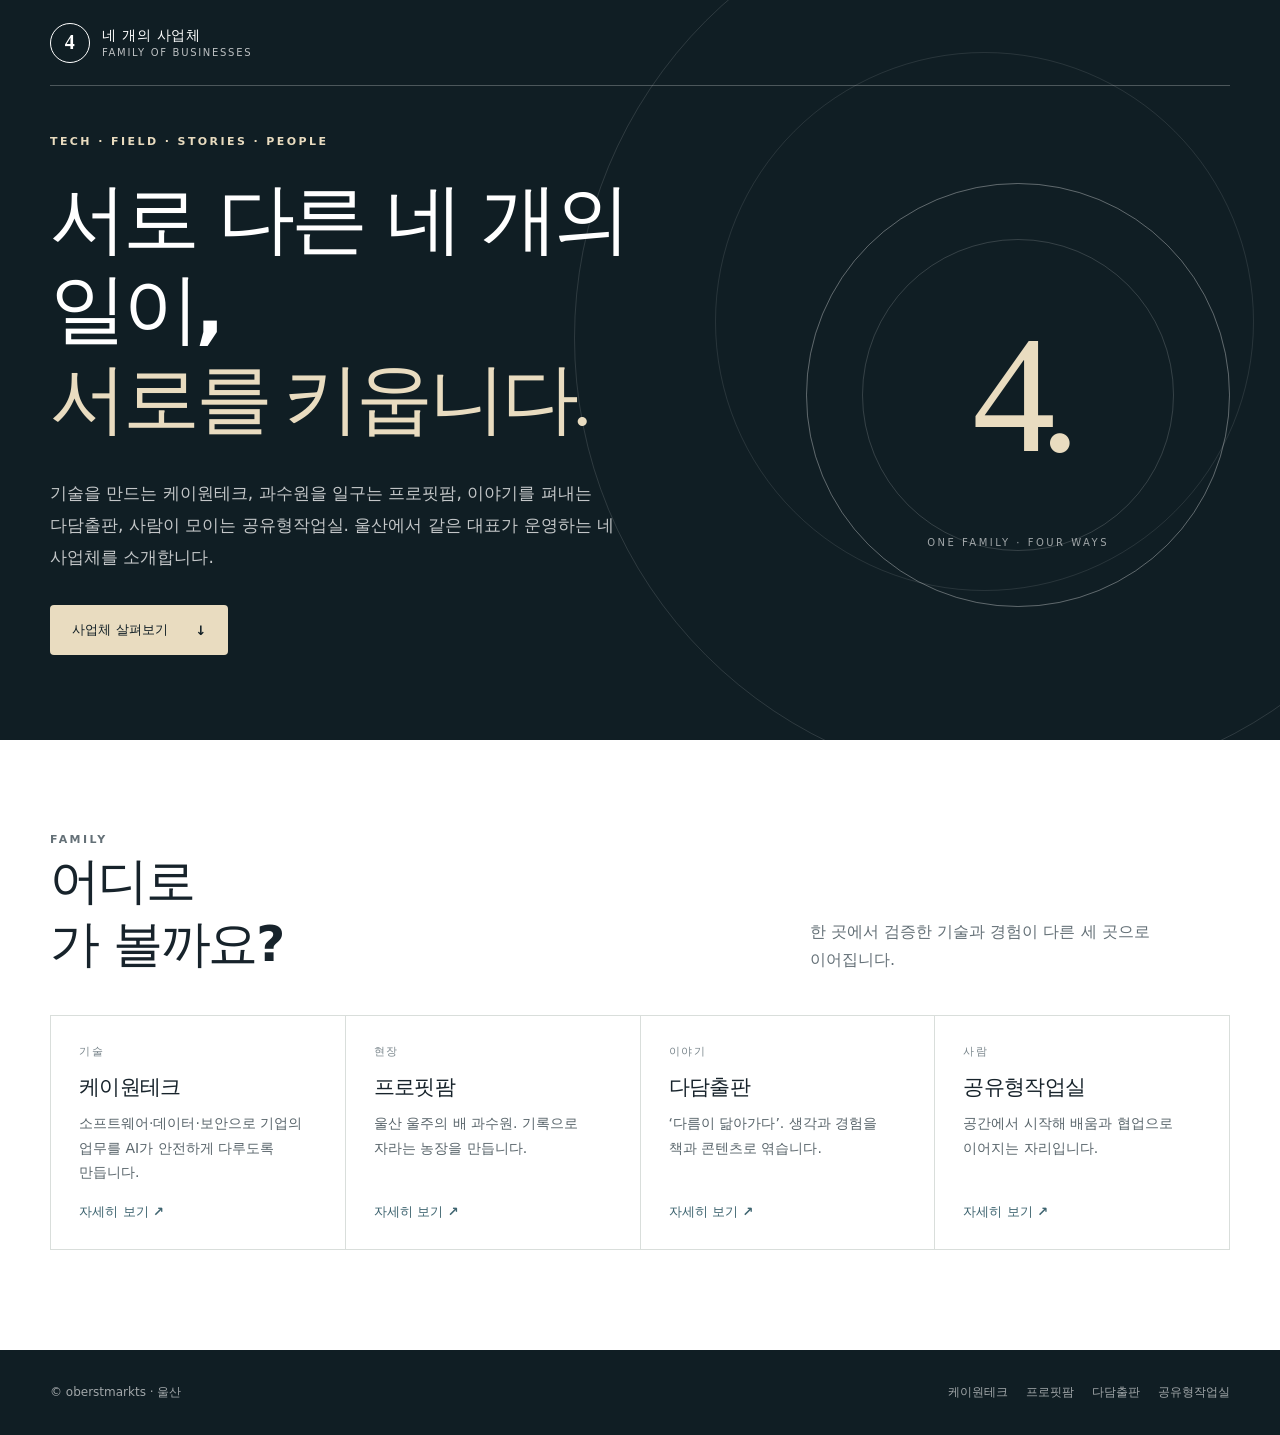
==== index.html @ c3b6c8d9 "Add four business one-pages under user site Co-Authored-By: Claude Opus 5.5 <noreply@anthropic.com>" ====
<!doctype html>
<html lang="ko">
<head>
  <meta charset="utf-8"><meta name="viewport" content="width=device-width,initial-scale=1">
  <meta name="theme-color" content="#101e24"><meta name="description" content="케이원테크·프로핏팜·다담출판·공유형작업실, 울산에서 서로를 키우는 네 개의 사업체를 소개합니다.">
  <meta property="og:type" content="website"><meta property="og:title" content="네 개의 사업체 | oberstmarkts"><meta property="og:description" content="기술, 현장, 이야기, 사람. 서로를 키우는 네 개의 사업체.">
  <title>네 개의 사업체 | oberstmarkts</title><link rel="icon" href="/assets/favicon.svg" type="image/svg+xml"><link rel="stylesheet" href="/assets/brands.css"><link rel="stylesheet" href="/assets/sections.css">
</head>
<body class="hub">
  <a class="skip" href="#main">본문으로 바로가기</a>
  <header class="site-header"><div class="shell nav-wrap"><a class="brand" href="#top" aria-label="처음으로"><span class="brand-symbol" aria-hidden="true">4</span><span>네 개의 사업체<small>FAMILY OF BUSINESSES</small></span></a></div></header>
  <main id="main">
    <section class="hero" id="top"><div class="shell hero-inner"><div><p class="eyebrow">TECH · FIELD · STORIES · PEOPLE</p><h1>서로 다른 네 개의 일이,<br><em>서로를 키웁니다.</em></h1><p class="hero-lead">기술을 만드는 케이원테크, 과수원을 일구는 프로핏팜, 이야기를 펴내는 다담출판, 사람이 모이는 공유형작업실. 울산에서 같은 대표가 운영하는 네 사업체를 소개합니다.</p><div class="hero-actions"><a class="button" href="#family">사업체 살펴보기 <span aria-hidden="true">↓</span></a></div></div><div class="hero-art" aria-hidden="true"><strong>4.</strong><span>ONE FAMILY · FOUR WAYS</span></div></div></section>
    <section class="family" id="family"><div class="shell"><div class="family-head"><div><p class="family-label">FAMILY</p><h2>어디로<br>가 볼까요?</h2></div><p>한 곳에서 검증한 기술과 경험이 다른 세 곳으로 이어집니다.</p></div><div class="family-grid">
      <a class="family-card" href="/k-won-technologies/"><small>기술</small><strong>케이원테크</strong><span>소프트웨어·데이터·보안으로 기업의 업무를 AI가 안전하게 다루도록 만듭니다.</span><em>자세히 보기 ↗</em></a>
      <a class="family-card" href="/pro-fit-farm/"><small>현장</small><strong>프로핏팜</strong><span>울산 울주의 배 과수원. 기록으로 자라는 농장을 만듭니다.</span><em>자세히 보기 ↗</em></a>
      <a class="family-card" href="/dadam-publishing/"><small>이야기</small><strong>다담출판</strong><span>‘다름이 닮아가다’. 생각과 경험을 책과 콘텐츠로 엮습니다.</span><em>자세히 보기 ↗</em></a>
      <a class="family-card" href="/shared-studio/"><small>사람</small><strong>공유형작업실</strong><span>공간에서 시작해 배움과 협업으로 이어지는 자리입니다.</span><em>자세히 보기 ↗</em></a>
    </div></div></section>
  </main>
  <footer class="site-footer"><div class="shell footer-layout"><span>© oberstmarkts · 울산</span><nav class="footer-links" aria-label="사업체 페이지"><a href="/k-won-technologies/">케이원테크</a><a href="/pro-fit-farm/">프로핏팜</a><a href="/dadam-publishing/">다담출판</a><a href="/shared-studio/">공유형작업실</a></nav></div></footer>
</body></html>
---- assets/brands.css ----
:root{font-family:"Pretendard","Noto Sans KR","Apple SD Gothic Neo",system-ui,sans-serif;color:#17232b;background:#f6f4ef;font-synthesis:none}*{box-sizing:border-box}html{scroll-behavior:smooth}body{margin:0;word-break:keep-all}a{color:inherit;text-decoration:none}button{font:inherit}.shell{width:min(1180px,calc(100% - 48px));margin:auto}.skip{position:absolute;left:12px;top:-60px;background:#fff;padding:10px;z-index:99}.skip:focus{top:12px}.site-header{position:absolute;z-index:10;inset:0 0 auto;color:#fff}.nav-wrap{height:86px;border-bottom:1px solid #ffffff40;display:flex;align-items:center;justify-content:space-between}.brand{display:flex;align-items:center;gap:12px;font-size:14px;font-weight:800;letter-spacing:.04em}.brand-symbol{width:40px;height:40px;border:1px solid currentColor;border-radius:50%;display:grid;place-items:center;font-family:Georgia,serif;font-size:20px}.brand small{display:block;font-size:10px;font-weight:500;letter-spacing:.17em;opacity:.72;margin-top:2px}.nav{display:flex;gap:34px;align-items:center;font-size:13px}.nav a{transition:opacity .2s}.nav a:hover{opacity:.64}.menu-toggle{display:none;border:1px solid #ffffff77;background:transparent;color:inherit;border-radius:50%;width:42px;height:42px;cursor:pointer}.menu-toggle span{display:block;width:18px;height:1px;margin:5px auto;background:currentColor}.hero{background:var(--dark);color:#fff;min-height:700px;position:relative;overflow:hidden}.hero:after{content:"";position:absolute;right:-15%;top:-15%;width:70vw;height:70vw;max-width:920px;max-height:920px;border:1px solid #ffffff20;border-radius:50%;pointer-events:none}.hero:before{content:"";position:absolute;right:2%;top:7%;width:42vw;height:42vw;max-width:570px;max-height:570px;border:1px solid #ffffff1a;border-radius:50%;pointer-events:none}.hero-inner{position:relative;z-index:1;min-height:700px;display:grid;grid-template-columns:1.25fr .75fr;gap:50px;align-items:center;padding:135px 0 85px}.eyebrow,.section-label{font-size:11px;letter-spacing:.22em;font-weight:800;text-transform:uppercase}.eyebrow{color:var(--accent);margin:0 0 26px}.hero h1{font-size:clamp(46px,6vw,84px);line-height:1.17;letter-spacing:-.055em;margin:0;max-width:860px}.hero h1 em{font-family:Georgia,serif;font-weight:400;font-style:italic;color:var(--accent)}.hero-lead{font-size:17px;line-height:1.9;max-width:620px;color:#ffffffbf;margin:32px 0}.hero-actions{display:flex;gap:25px;align-items:center;flex-wrap:wrap}.button{display:inline-flex;align-items:center;justify-content:center;gap:28px;padding:16px 22px;background:var(--accent);color:var(--dark);font-size:13px;font-weight:800;border-radius:4px}.button:hover{filter:brightness(.94)}.quiet-link{font-size:13px;border-bottom:1px solid #ffffffaa;padding-bottom:5px}.hero-art{aspect-ratio:1;max-width:440px;width:100%;border:1px solid #ffffff55;border-radius:50%;display:grid;place-items:center;position:relative;margin:auto}.hero-art:before{content:"";position:absolute;inset:13%;border:1px solid #ffffff28;border-radius:50%}.hero-art strong{font-family:Georgia,serif;font-size:clamp(78px,13vw,170px);font-weight:400;line-height:1;color:var(--accent);letter-spacing:-.1em}.hero-art span{position:absolute;bottom:13%;font-size:10px;letter-spacing:.25em;color:#ffffff99}.section{padding:115px 0}.section-label{color:var(--tone);margin:0 0 20px}.section h2{font-size:clamp(34px,4vw,54px);line-height:1.25;letter-spacing:-.045em;margin:0}.section-lead{font-size:18px;line-height:1.9;color:#47545b;max-width:760px}.about{background:#fff}.about-layout{display:grid;grid-template-columns:.9fr 1.1fr;gap:100px}.about-copy p{font-size:17px;line-height:2;color:#4c5b60;margin:0 0 20px}.capabilities{background:#f6f4ef}.section-head{display:flex;align-items:end;justify-content:space-between;gap:40px;margin-bottom:44px}.section-head>p{max-width:420px;line-height:1.8;color:#647077;margin:0}.card-grid{display:grid;grid-template-columns:repeat(2,1fr);gap:16px}.card{background:#fff;padding:34px;min-height:230px;border-top:3px solid var(--tone);display:flex;flex-direction:column}.card span{color:var(--tone);font-size:12px;letter-spacing:.13em;font-weight:800}.card h3{font-size:23px;letter-spacing:-.03em;margin:24px 0 12px}.card p{font-size:15px;line-height:1.8;color:#59656b;margin:0}.note{font-size:13px;line-height:1.75;color:#667278;margin:28px 0 0}.process{background:#fff}.process-grid{display:grid;grid-template-columns:repeat(4,1fr);gap:1px;background:#d9dedb;border:1px solid #d9dedb;margin-top:48px}.process-grid div{background:#fff;padding:30px;min-height:155px}.process-grid b{display:block;color:var(--tone);font-size:12px;margin-bottom:24px}.process-grid strong{font-size:20px}.process-grid p{color:#667278;font-size:14px;line-height:1.7;margin:9px 0 0}.future{background:#e9eeea}.future-layout{display:grid;grid-template-columns:1fr 1fr;gap:80px;align-items:center}.future p:last-child{font-size:17px;line-height:1.9;color:#465359;margin:0}.contact{background:var(--dark);color:#fff}.contact .section-label{color:var(--accent)}.contact-layout{display:grid;grid-template-columns:1fr 1fr;gap:80px;align-items:end}.contact p:last-child{font-size:16px;line-height:1.9;color:#ffffffb8;margin:0}.site-footer{background:#101e24;color:#ffffff9b;padding:34px 0;font-size:12px}.footer-layout{display:flex;justify-content:space-between;align-items:center;gap:25px}.footer-links{display:flex;gap:18px;flex-wrap:wrap}.footer-links a:hover{text-decoration:underline}.dadam{--dark:#172536;--accent:#f1cf9a;--tone:#a96d44}.studio{--dark:#173a39;--accent:#b9e9d8;--tone:#277e73}.farm{--dark:#253a25;--accent:#d8ef98;--tone:#60813b}@media(max-width:780px){.shell{width:min(100% - 36px,1180px)}.nav-wrap{height:72px}.menu-toggle{display:block}.nav{display:none;position:absolute;top:72px;left:0;right:0;background:var(--dark);padding:20px 18px 28px;flex-direction:column;align-items:stretch;gap:0;border-top:1px solid #ffffff40}.nav.open{display:flex}.nav a{padding:13px}.hero,.hero-inner{min-height:auto}.hero-inner{display:flex;flex-direction:column;align-items:stretch;gap:50px;padding:145px 0 80px}.hero-art{max-width:280px;margin:0 auto}.hero-art strong{font-size:110px}.section{padding:78px 0}.about-layout,.future-layout,.contact-layout{grid-template-columns:1fr;gap:32px}.section-head{display:block}.section-head>p{margin-top:18px}.process-grid{grid-template-columns:repeat(2,1fr)}.footer-layout{align-items:flex-start;flex-direction:column}}@media(max-width:520px){.hero h1{font-size:42px}.hero-lead{font-size:15px}.hero-art{max-width:210px}.hero-art strong{font-size:82px}.card-grid,.process-grid{grid-template-columns:1fr}.card{min-height:auto}.section h2{font-size:34px}.footer-links{gap:12px}}
---- assets/sections.css ----
/* 네 사업체 페이지 공통: '함께하는 사업체' 섹션 */
.family{background:#fff;padding:100px 0}
.family-head{display:flex;align-items:end;justify-content:space-between;gap:40px;margin-bottom:40px}
.family-head h2{font-size:clamp(32px,4vw,50px);line-height:1.25;letter-spacing:-.045em;margin:0}
.family-head p{max-width:420px;line-height:1.8;color:#647077;margin:0}
.family-label{font-size:11px;letter-spacing:.22em;font-weight:800;text-transform:uppercase;color:var(--tone);margin:0 0 20px}
.family-grid{display:grid;grid-template-columns:repeat(4,1fr);gap:1px;background:#d9dedb;border:1px solid #d9dedb}
.family-card{background:#fff;padding:28px;min-height:210px;display:flex;flex-direction:column;transition:background .2s}
a.family-card:hover{background:#f6f8f7}
.family-card small{font-size:11px;font-weight:800;letter-spacing:.14em;color:#7a868c}
.family-card strong{font-size:21px;letter-spacing:-.03em;margin:14px 0 10px}
.family-card span{font-size:14px;line-height:1.75;color:#59656b}
.family-card em{margin-top:auto;padding-top:18px;font-style:normal;font-size:13px;font-weight:700;color:var(--tone)}
.family-card.here{background:var(--dark);color:#fff}
.family-card.here span{color:#ffffffb8}
.family-card.here small,.family-card.here em{color:var(--accent)}
.k1{--dark:#081b2d;--accent:#bdf36b;--tone:#2f6f8f}
.k1 .family{background:#f5f7f5}
@media(max-width:980px){.family-grid{grid-template-columns:1fr 1fr}}
@media(max-width:780px){.family{padding:78px 0}.family-head{display:block}.family-head p{margin-top:18px}}
@media(max-width:520px){.family-grid{grid-template-columns:1fr}.family-card{min-height:auto}.family-head h2{font-size:32px}}
.hub{--dark:#101e24;--accent:#e9dcc0;--tone:#3e6470}
.hub .hero,.hub .hero-inner{min-height:620px}
.hub .family{padding-top:90px}
.hero-art span{max-width:72%;text-align:center;line-height:1.7}
@media(max-width:520px){.hero-art span{font-size:9px;letter-spacing:.18em}}
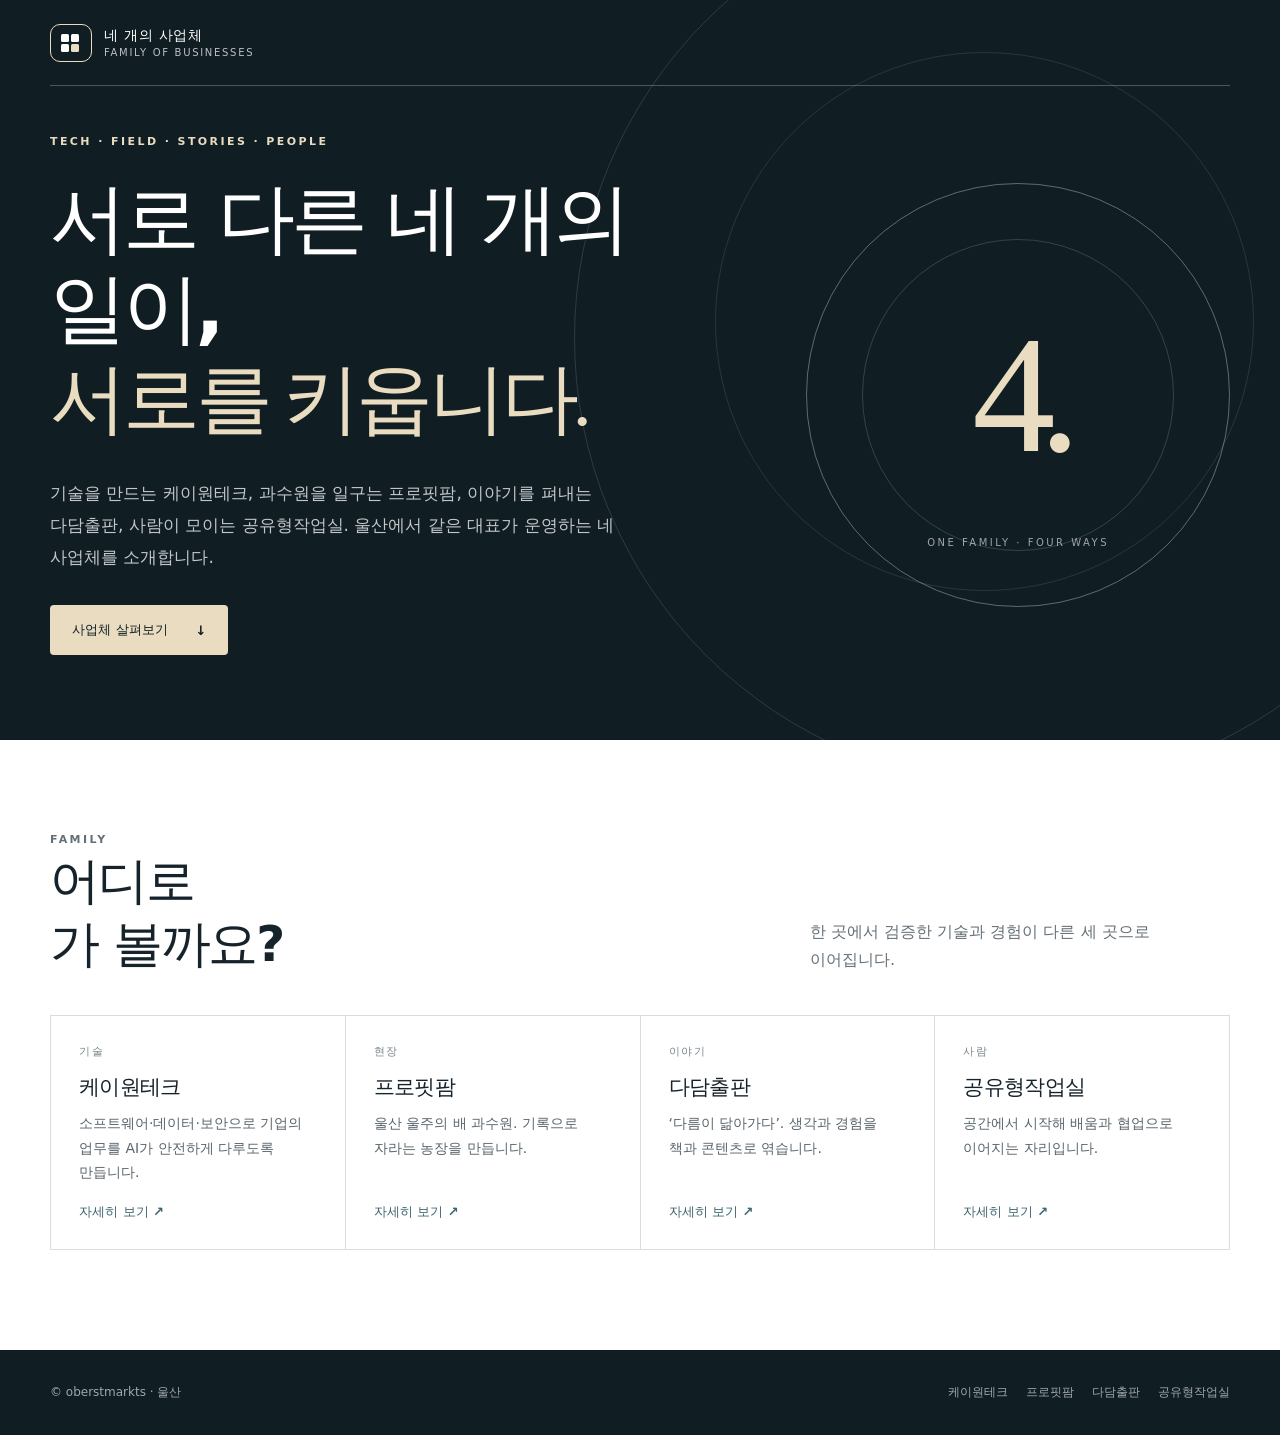
==== commit 05d1d8d1: "Add K1-style favicons and logo marks for each business Co-Authored-By: Claude Opus 5.5 <noreply@anth" ====
--- a/index.html
+++ b/index.html
@@ -4,11 +4,11 @@
   <meta charset="utf-8"><meta name="viewport" content="width=device-width,initial-scale=1">
   <meta name="theme-color" content="#101e24"><meta name="description" content="케이원테크·프로핏팜·다담출판·공유형작업실, 울산에서 서로를 키우는 네 개의 사업체를 소개합니다.">
   <meta property="og:type" content="website"><meta property="og:title" content="네 개의 사업체 | oberstmarkts"><meta property="og:description" content="기술, 현장, 이야기, 사람. 서로를 키우는 네 개의 사업체.">
-  <title>네 개의 사업체 | oberstmarkts</title><link rel="icon" href="/assets/favicon.svg" type="image/svg+xml"><link rel="stylesheet" href="/assets/brands.css"><link rel="stylesheet" href="/assets/sections.css">
+  <title>네 개의 사업체 | oberstmarkts</title><link rel="icon" href="/assets/favicon-hub.svg" type="image/svg+xml"><link rel="stylesheet" href="/assets/brands.css"><link rel="stylesheet" href="/assets/sections.css">
 </head>
 <body class="hub">
   <a class="skip" href="#main">본문으로 바로가기</a>
-  <header class="site-header"><div class="shell nav-wrap"><a class="brand" href="#top" aria-label="처음으로"><span class="brand-symbol" aria-hidden="true">4</span><span>네 개의 사업체<small>FAMILY OF BUSINESSES</small></span></a></div></header>
+  <header class="site-header"><div class="shell nav-wrap"><a class="brand" href="#top" aria-label="처음으로"><span class="brand-symbol" aria-hidden="true"><svg width="18" height="18" viewBox="0 0 18 18" aria-hidden="true"><g fill="currentColor"><rect width="8" height="8" rx="1.5"/><rect x="10" width="8" height="8" rx="1.5"/><rect y="10" width="8" height="8" rx="1.5"/></g><rect x="10" y="10" width="8" height="8" rx="1.5" fill="var(--accent)"/></svg></span><span>네 개의 사업체<small>FAMILY OF BUSINESSES</small></span></a></div></header>
   <main id="main">
     <section class="hero" id="top"><div class="shell hero-inner"><div><p class="eyebrow">TECH · FIELD · STORIES · PEOPLE</p><h1>서로 다른 네 개의 일이,<br><em>서로를 키웁니다.</em></h1><p class="hero-lead">기술을 만드는 케이원테크, 과수원을 일구는 프로핏팜, 이야기를 펴내는 다담출판, 사람이 모이는 공유형작업실. 울산에서 같은 대표가 운영하는 네 사업체를 소개합니다.</p><div class="hero-actions"><a class="button" href="#family">사업체 살펴보기 <span aria-hidden="true">↓</span></a></div></div><div class="hero-art" aria-hidden="true"><strong>4.</strong><span>ONE FAMILY · FOUR WAYS</span></div></div></section>
     <section class="family" id="family"><div class="shell"><div class="family-head"><div><p class="family-label">FAMILY</p><h2>어디로<br>가 볼까요?</h2></div><p>한 곳에서 검증한 기술과 경험이 다른 세 곳으로 이어집니다.</p></div><div class="family-grid">
--- a/assets/brands.css
+++ b/assets/brands.css
@@ -1 +1,3 @@
 :root{font-family:"Pretendard","Noto Sans KR","Apple SD Gothic Neo",system-ui,sans-serif;color:#17232b;background:#f6f4ef;font-synthesis:none}*{box-sizing:border-box}html{scroll-behavior:smooth}body{margin:0;word-break:keep-all}a{color:inherit;text-decoration:none}button{font:inherit}.shell{width:min(1180px,calc(100% - 48px));margin:auto}.skip{position:absolute;left:12px;top:-60px;background:#fff;padding:10px;z-index:99}.skip:focus{top:12px}.site-header{position:absolute;z-index:10;inset:0 0 auto;color:#fff}.nav-wrap{height:86px;border-bottom:1px solid #ffffff40;display:flex;align-items:center;justify-content:space-between}.brand{display:flex;align-items:center;gap:12px;font-size:14px;font-weight:800;letter-spacing:.04em}.brand-symbol{width:40px;height:40px;border:1px solid currentColor;border-radius:50%;display:grid;place-items:center;font-family:Georgia,serif;font-size:20px}.brand small{display:block;font-size:10px;font-weight:500;letter-spacing:.17em;opacity:.72;margin-top:2px}.nav{display:flex;gap:34px;align-items:center;font-size:13px}.nav a{transition:opacity .2s}.nav a:hover{opacity:.64}.menu-toggle{display:none;border:1px solid #ffffff77;background:transparent;color:inherit;border-radius:50%;width:42px;height:42px;cursor:pointer}.menu-toggle span{display:block;width:18px;height:1px;margin:5px auto;background:currentColor}.hero{background:var(--dark);color:#fff;min-height:700px;position:relative;overflow:hidden}.hero:after{content:"";position:absolute;right:-15%;top:-15%;width:70vw;height:70vw;max-width:920px;max-height:920px;border:1px solid #ffffff20;border-radius:50%;pointer-events:none}.hero:before{content:"";position:absolute;right:2%;top:7%;width:42vw;height:42vw;max-width:570px;max-height:570px;border:1px solid #ffffff1a;border-radius:50%;pointer-events:none}.hero-inner{position:relative;z-index:1;min-height:700px;display:grid;grid-template-columns:1.25fr .75fr;gap:50px;align-items:center;padding:135px 0 85px}.eyebrow,.section-label{font-size:11px;letter-spacing:.22em;font-weight:800;text-transform:uppercase}.eyebrow{color:var(--accent);margin:0 0 26px}.hero h1{font-size:clamp(46px,6vw,84px);line-height:1.17;letter-spacing:-.055em;margin:0;max-width:860px}.hero h1 em{font-family:Georgia,serif;font-weight:400;font-style:italic;color:var(--accent)}.hero-lead{font-size:17px;line-height:1.9;max-width:620px;color:#ffffffbf;margin:32px 0}.hero-actions{display:flex;gap:25px;align-items:center;flex-wrap:wrap}.button{display:inline-flex;align-items:center;justify-content:center;gap:28px;padding:16px 22px;background:var(--accent);color:var(--dark);font-size:13px;font-weight:800;border-radius:4px}.button:hover{filter:brightness(.94)}.quiet-link{font-size:13px;border-bottom:1px solid #ffffffaa;padding-bottom:5px}.hero-art{aspect-ratio:1;max-width:440px;width:100%;border:1px solid #ffffff55;border-radius:50%;display:grid;place-items:center;position:relative;margin:auto}.hero-art:before{content:"";position:absolute;inset:13%;border:1px solid #ffffff28;border-radius:50%}.hero-art strong{font-family:Georgia,serif;font-size:clamp(78px,13vw,170px);font-weight:400;line-height:1;color:var(--accent);letter-spacing:-.1em}.hero-art span{position:absolute;bottom:13%;font-size:10px;letter-spacing:.25em;color:#ffffff99}.section{padding:115px 0}.section-label{color:var(--tone);margin:0 0 20px}.section h2{font-size:clamp(34px,4vw,54px);line-height:1.25;letter-spacing:-.045em;margin:0}.section-lead{font-size:18px;line-height:1.9;color:#47545b;max-width:760px}.about{background:#fff}.about-layout{display:grid;grid-template-columns:.9fr 1.1fr;gap:100px}.about-copy p{font-size:17px;line-height:2;color:#4c5b60;margin:0 0 20px}.capabilities{background:#f6f4ef}.section-head{display:flex;align-items:end;justify-content:space-between;gap:40px;margin-bottom:44px}.section-head>p{max-width:420px;line-height:1.8;color:#647077;margin:0}.card-grid{display:grid;grid-template-columns:repeat(2,1fr);gap:16px}.card{background:#fff;padding:34px;min-height:230px;border-top:3px solid var(--tone);display:flex;flex-direction:column}.card span{color:var(--tone);font-size:12px;letter-spacing:.13em;font-weight:800}.card h3{font-size:23px;letter-spacing:-.03em;margin:24px 0 12px}.card p{font-size:15px;line-height:1.8;color:#59656b;margin:0}.note{font-size:13px;line-height:1.75;color:#667278;margin:28px 0 0}.process{background:#fff}.process-grid{display:grid;grid-template-columns:repeat(4,1fr);gap:1px;background:#d9dedb;border:1px solid #d9dedb;margin-top:48px}.process-grid div{background:#fff;padding:30px;min-height:155px}.process-grid b{display:block;color:var(--tone);font-size:12px;margin-bottom:24px}.process-grid strong{font-size:20px}.process-grid p{color:#667278;font-size:14px;line-height:1.7;margin:9px 0 0}.future{background:#e9eeea}.future-layout{display:grid;grid-template-columns:1fr 1fr;gap:80px;align-items:center}.future p:last-child{font-size:17px;line-height:1.9;color:#465359;margin:0}.contact{background:var(--dark);color:#fff}.contact .section-label{color:var(--accent)}.contact-layout{display:grid;grid-template-columns:1fr 1fr;gap:80px;align-items:end}.contact p:last-child{font-size:16px;line-height:1.9;color:#ffffffb8;margin:0}.site-footer{background:#101e24;color:#ffffff9b;padding:34px 0;font-size:12px}.footer-layout{display:flex;justify-content:space-between;align-items:center;gap:25px}.footer-links{display:flex;gap:18px;flex-wrap:wrap}.footer-links a:hover{text-decoration:underline}.dadam{--dark:#172536;--accent:#f1cf9a;--tone:#a96d44}.studio{--dark:#173a39;--accent:#b9e9d8;--tone:#277e73}.farm{--dark:#253a25;--accent:#d8ef98;--tone:#60813b}@media(max-width:780px){.shell{width:min(100% - 36px,1180px)}.nav-wrap{height:72px}.menu-toggle{display:block}.nav{display:none;position:absolute;top:72px;left:0;right:0;background:var(--dark);padding:20px 18px 28px;flex-direction:column;align-items:stretch;gap:0;border-top:1px solid #ffffff40}.nav.open{display:flex}.nav a{padding:13px}.hero,.hero-inner{min-height:auto}.hero-inner{display:flex;flex-direction:column;align-items:stretch;gap:50px;padding:145px 0 80px}.hero-art{max-width:280px;margin:0 auto}.hero-art strong{font-size:110px}.section{padding:78px 0}.about-layout,.future-layout,.contact-layout{grid-template-columns:1fr;gap:32px}.section-head{display:block}.section-head>p{margin-top:18px}.process-grid{grid-template-columns:repeat(2,1fr)}.footer-layout{align-items:flex-start;flex-direction:column}}@media(max-width:520px){.hero h1{font-size:42px}.hero-lead{font-size:15px}.hero-art{max-width:210px}.hero-art strong{font-size:82px}.card-grid,.process-grid{grid-template-columns:1fr}.card{min-height:auto}.section h2{font-size:34px}.footer-links{gap:12px}}
+.brand-symbol{width:42px;height:38px;border:1.5px solid var(--accent);border-radius:10px;font-family:inherit;font-size:19px;font-weight:900;letter-spacing:-2px;padding-right:2px;display:flex;align-items:center;justify-content:center;flex:none;white-space:nowrap}
+.brand-symbol span{color:var(--accent)}
